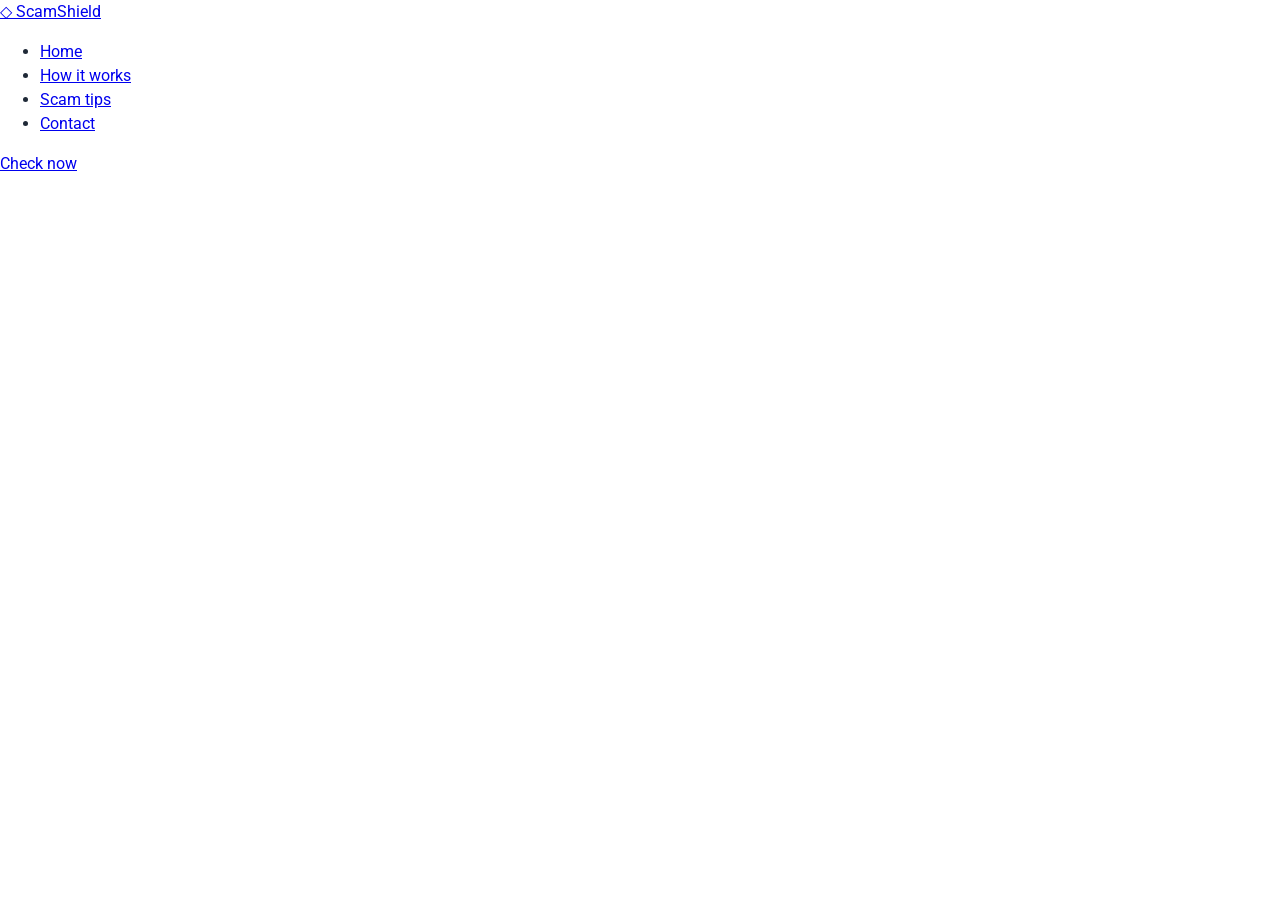
==== index.html @ 70a2150a "HTML & CSS boilerplate Created the HTML & CSS boilerplate" ====
<!doctype html>
<html lang="en">
  <head>
    <meta charset="UTF-8" />
    <meta name="viewport" content="width=device-width, initial-scale=1.0" />
    <meta
      name="description"
      content="Check suspicious messages and learn how to spot common scams."
    />
    <title>ScamShield — Check before you trust</title>
    <link rel="preconnect" href="https://fonts.googleapis.com" />
    <link rel="preconnect" href="https://fonts.gstatic.com" crossorigin />
    <link
      href="https://fonts.googleapis.com/css2?family=Roboto:wght@400;500;700&display=swap"
      rel="stylesheet"
    />
    <link rel="stylesheet" href="styles.css" />
  </head>
  <body>
    <header class="site-header" id="home">
      <nav class="nav container" aria-label="Main navigation">
        <a class="brand" href="#home" aria-label="ScamShield home">
          <span class="brand-icon" aria-hidden="true">◇</span>
          <span>ScamShield</span>
        </a>

        <ul class="nav-links">
          <li><a href="#home">Home</a></li>
          <li><a href="#how-it-works">How it works</a></li>
          <li><a href="#scam-tips">Scam tips</a></li>
          <li><a href="#contact">Contact</a></li>
        </ul>
        <a class="button button-primary nav-cta" href="#checker">Check now</a>
      </nav>

      <section class="hero container" aria-labelledby="hero-title">
        <!-- Hero Content Here -->
      </section>
    </header>

    <main>
      <section
        class="section how-section"
        id="how-it-works"
        aria-labelledby="how-title"
      >
        <!-- Content Here -->
      </section>

      <section
        class="section scams-section"
        id="scam-tips"
        aria-labelledby="scams-title"
      >
        <!-- Content Here -->
      </section>

      <section class="section trust-section" aria-labelledby="trust-title">
        <!-- Reviews Content -->
      </section>

      <section class="cta-section" aria-labelledby="cta-title">
        <!-- CTA Content Here -->
      </section>
    </main>

    <footer class="site-footer" id="contact">
      <!-- Footer Content Here -->
    </footer>
  </body>
</html>
---- styles.css ----
:root {
  /* Colors */
  --navy: #1f2937;
  --navy-deep: #1f2937;
  --teal: #3882f6;
  --teal-dark: #3882f6;
  --text: #1f2937;
  --muted: #60748f;
  --pale: #e5e7eb;
  --white: #f9faf8;
  --risk-bg: #ffebe4;
  --risk-text: #b83b17;
  --container-width: 1030px;

  /* Typography */
  --font-hero: 48px;
  --font-section-heading: 36px;
  --font-secondary: 18px;
  --font-logo: 24px;
}

* {
  box-sizing: border-box;
}

html {
  scroll-behavior: smooth;
}

body {
  margin: 0;
  font-family: "Roboto", sans-serif;
  color: var(--text);
  line-height: 1.5;
}
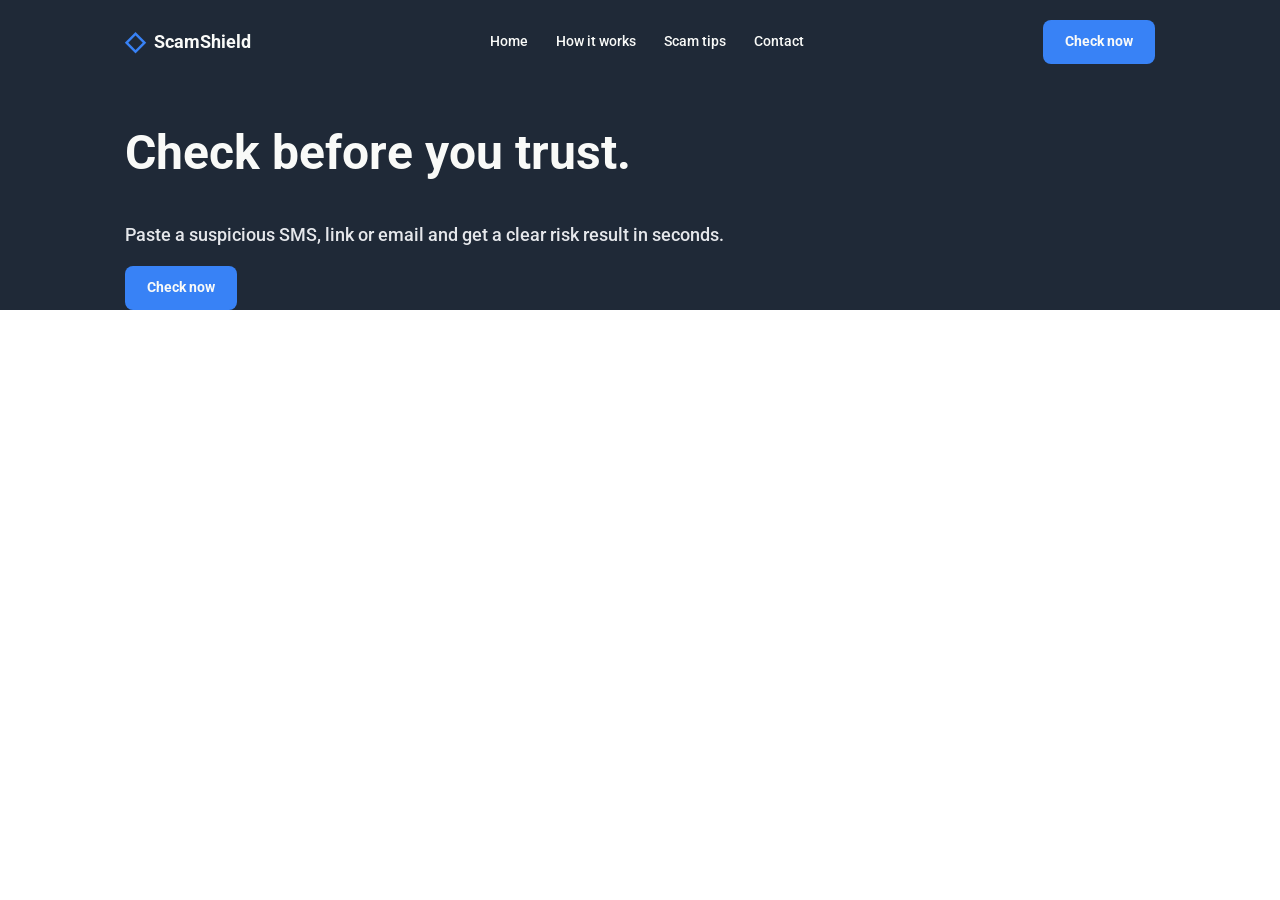
==== commit f815eb0f: "CSS styling on the nav and hero section Added CSS styles on the navbar and added content and styling" ====
--- a/index.html
+++ b/index.html
@@ -34,7 +34,14 @@
       </nav>
 
       <section class="hero container" aria-labelledby="hero-title">
-        <!-- Hero Content Here -->
+        <h1 id="hero-title" class="hero-title">Check before you trust.</h1>
+        <p class="hero-subtitle">
+          Paste a suspicious SMS, link or email and get a clear risk result in
+          seconds.
+        </p>
+        <a class="button button-primary hero-cta" href="#checker">
+          Check now
+        </a>
       </section>
     </header>
 
--- a/styles.css
+++ b/styles.css
@@ -33,3 +33,100 @@
   color: var(--text);
   line-height: 1.5;
 }
+
+a {
+  color: inherit;
+  text-decoration: none;
+}
+
+button,
+input {
+  font: inherit;
+}
+
+.container {
+  width: min(var(--container-width), calc(100% - 48px));
+  margin-inline: auto;
+}
+
+.site-header {
+  color: var(--white);
+  background: var(--navy);
+}
+
+.nav {
+  min-height: 84px;
+  display: flex;
+  align-items: center;
+  justify-content: space-between;
+  gap: 28px;
+}
+
+.nav-links {
+  display: flex;
+  align-items: center;
+  gap: 28px;
+  margin: 0;
+  padding: 0;
+  list-style: none;
+  font-size: 0.88rem;
+  font-weight: 500;
+}
+
+.nav-links a,
+.footer-column a {
+  transition: color 160ms ease;
+}
+
+.nav-links a:hover,
+.footer-column a:hover {
+  color: var(--teal);
+}
+
+.brand,
+.footer-brand {
+  display: inline-flex;
+  align-items: center;
+  gap: 9px;
+  font-size: 1.15rem;
+  font-weight: 700;
+  white-space: nowrap;
+}
+
+.brand-icon {
+  color: var(--teal);
+  font-size: 1.6rem;
+  line-height: 1;
+}
+
+.button {
+  display: inline-flex;
+  align-items: center;
+  justify-content: center;
+  min-height: 44px;
+  padding: 10px 22px;
+  border: 0;
+  border-radius: 8px;
+  font-size: 0.9rem;
+  font-weight: 700;
+  cursor: pointer;
+  white-space: nowrap;
+}
+
+.button-primary {
+  color: var(--white);
+  background: var(--teal);
+}
+
+.hero-title {
+  font-size: var(--font-hero);
+  font-weight: 700;
+  line-height: 1.2;
+  color: var(--white);
+}
+
+.hero-subtitle {
+  font-size: var(--font-secondary);
+  font-weight: 500;
+  color: var(--pale);
+}
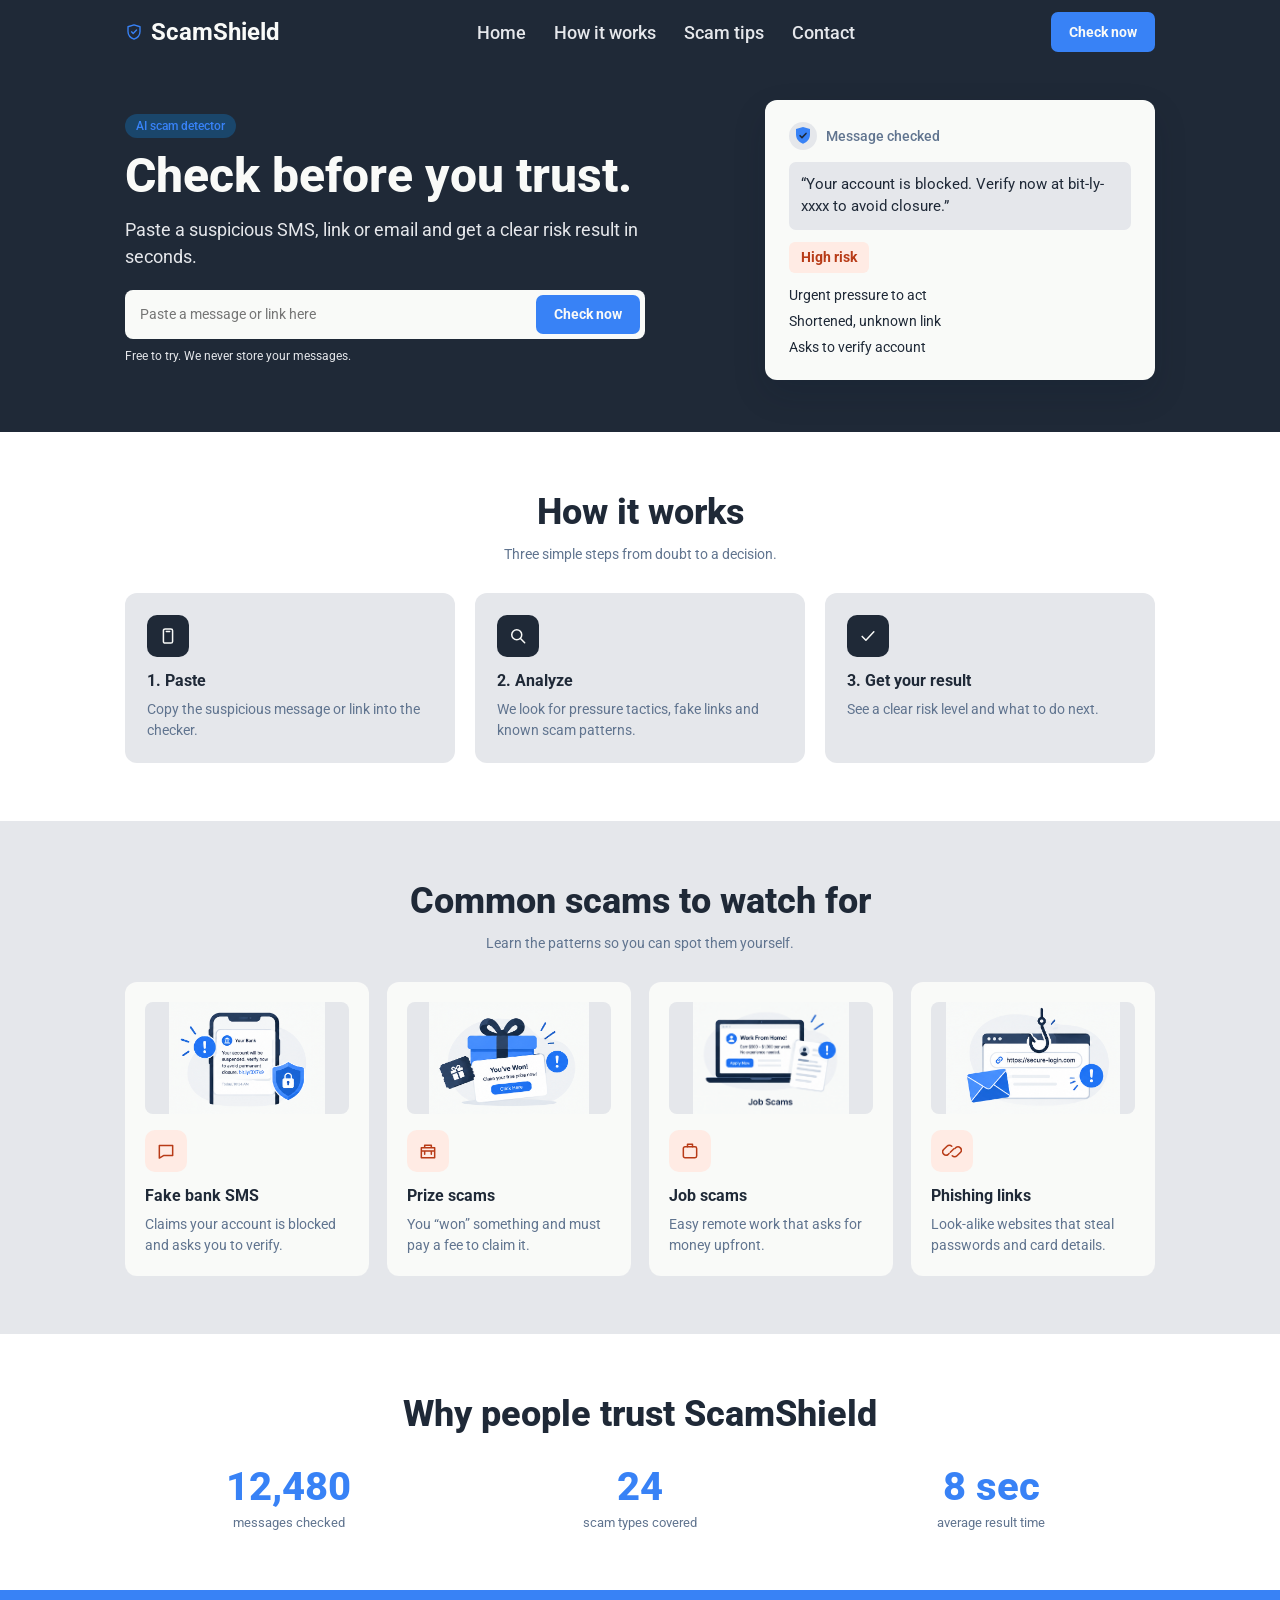
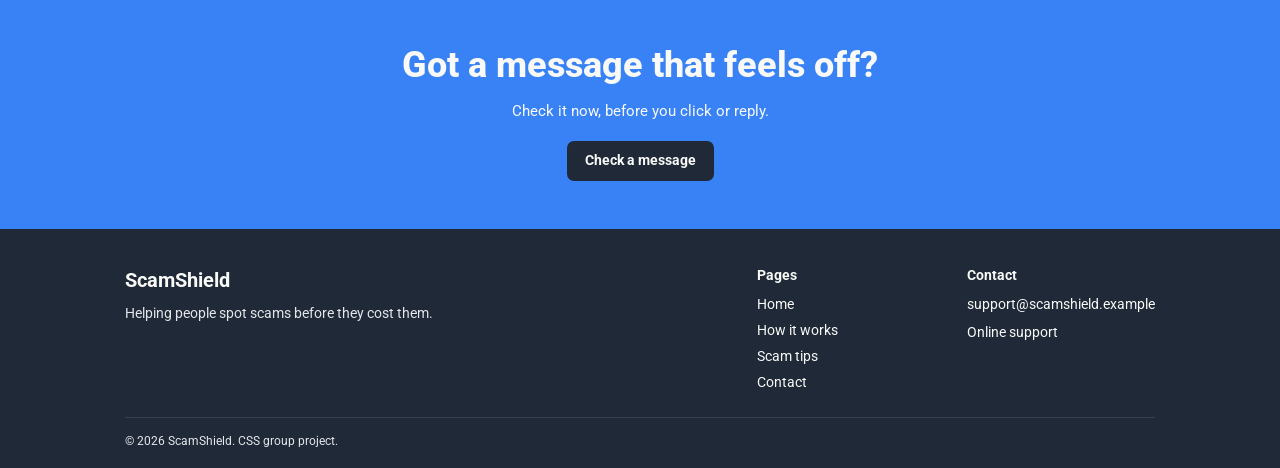
==== commit ecb180b9: "Build responsive ScamShield landing page Add the landing-page sections, apply the assignment’s color" ====
--- a/index.html
+++ b/index.html
@@ -11,7 +11,7 @@
     <link rel="preconnect" href="https://fonts.googleapis.com" />
     <link rel="preconnect" href="https://fonts.gstatic.com" crossorigin />
     <link
-      href="https://fonts.googleapis.com/css2?family=Roboto:wght@400;500;700&display=swap"
+      href="https://fonts.googleapis.com/css2?family=Roboto:wght@400;500;700;800&display=swap"
       rel="stylesheet"
     />
     <link rel="stylesheet" href="styles.css" />
@@ -19,29 +19,83 @@
   <body>
     <header class="site-header" id="home">
       <nav class="nav container" aria-label="Main navigation">
-        <a class="brand" href="#home" aria-label="ScamShield home">
-          <span class="brand-icon" aria-hidden="true">◇</span>
+        <a class="brand" href="index.html" aria-label="ScamShield home">
+          <svg class="brand-icon" viewBox="0 0 24 24" aria-hidden="true">
+            <path d="M12 2.5 20 5v6.2c0 5.1-3.1 8.4-8 10.3-4.9-1.9-8-5.2-8-10.3V5l8-2.5Z" />
+            <path d="m8.7 11.8 2.2 2.2 4.5-4.7" />
+          </svg>
           <span>ScamShield</span>
         </a>
 
+        <input
+          class="menu-toggle"
+          type="checkbox"
+          id="menu-toggle"
+          aria-label="Toggle navigation menu"
+        />
+        <label class="menu-button" for="menu-toggle">
+          <span></span>
+          <span></span>
+          <span></span>
+        </label>
+
         <ul class="nav-links">
-          <li><a href="#home">Home</a></li>
-          <li><a href="#how-it-works">How it works</a></li>
-          <li><a href="#scam-tips">Scam tips</a></li>
-          <li><a href="#contact">Contact</a></li>
+          <li><a href="index.html">Home</a></li>
+          <li><a href="how-it-works.html">How it works</a></li>
+          <li><a href="scam-tips.html">Scam tips</a></li>
+          <li><a href="index.html#contact">Contact</a></li>
         </ul>
         <a class="button button-primary nav-cta" href="#checker">Check now</a>
       </nav>
 
       <section class="hero container" aria-labelledby="hero-title">
-        <h1 id="hero-title" class="hero-title">Check before you trust.</h1>
-        <p class="hero-subtitle">
-          Paste a suspicious SMS, link or email and get a clear risk result in
-          seconds.
-        </p>
-        <a class="button button-primary hero-cta" href="#checker">
-          Check now
-        </a>
+        <div class="hero-copy">
+          <p class="hero-eyebrow">AI scam detector</p>
+          <h1 id="hero-title" class="hero-title">Check before you trust.</h1>
+          <p class="hero-subtitle">
+            Paste a suspicious SMS, link or email and get a clear risk result
+            in seconds.
+          </p>
+          <div class="checker-form" id="checker">
+            <label class="visually-hidden" for="message">
+              Suspicious message or link
+            </label>
+            <input
+              id="message"
+              name="message"
+              type="text"
+              placeholder="Paste a message or link here"
+              required
+            />
+            <button class="button button-primary" type="button">
+              Check now
+            </button>
+          </div>
+          <p class="privacy-note">Free to try. We never store your messages.</p>
+        </div>
+
+        <aside class="result-card" aria-label="Example scam message analysis">
+          <div class="result-heading">
+            <img
+              class="result-shield"
+              src="images/scamshield-hero.svg"
+              alt=""
+              width="36"
+              height="36"
+            />
+            <span>Message checked</span>
+          </div>
+          <blockquote class="sample-message">
+            “Your account is blocked. Verify now at bit-ly-xxxx to avoid
+            closure.”
+          </blockquote>
+          <p class="risk-label">High risk</p>
+          <ul class="risk-signals">
+            <li>Urgent pressure to act</li>
+            <li>Shortened, unknown link</li>
+            <li>Asks to verify account</li>
+          </ul>
+        </aside>
       </section>
     </header>
 
@@ -51,7 +105,43 @@
         id="how-it-works"
         aria-labelledby="how-title"
       >
-        <!-- Content Here -->
+        <div class="container">
+          <div class="section-heading">
+            <h2 id="how-title">How it works</h2>
+            <p>Three simple steps from doubt to a decision.</p>
+          </div>
+          <ol class="steps-list">
+            <li class="step-card">
+              <span class="step-icon" aria-hidden="true">
+                <svg viewBox="0 0 24 24">
+                  <rect x="6.5" y="3.5" width="11" height="17" rx="2" />
+                  <path d="M10 6.5h4" />
+                </svg>
+              </span>
+              <h3>1. Paste</h3>
+              <p>Copy the suspicious message or link into the checker.</p>
+            </li>
+            <li class="step-card">
+              <span class="step-icon" aria-hidden="true">
+                <svg viewBox="0 0 24 24">
+                  <circle cx="10.5" cy="10.5" r="6" />
+                  <path d="m15 15 5 5" />
+                </svg>
+              </span>
+              <h3>2. Analyze</h3>
+              <p>We look for pressure tactics, fake links and known scam patterns.</p>
+            </li>
+            <li class="step-card">
+              <span class="step-icon" aria-hidden="true">
+                <svg viewBox="0 0 24 24">
+                  <path d="m5 12.5 4.5 4.5L19 7" />
+                </svg>
+              </span>
+              <h3>3. Get your result</h3>
+              <p>See a clear risk level and what to do next.</p>
+            </li>
+          </ol>
+        </div>
       </section>
 
       <section
@@ -59,20 +149,134 @@
         id="scam-tips"
         aria-labelledby="scams-title"
       >
-        <!-- Content Here -->
+        <div class="container">
+          <div class="section-heading">
+            <h2 id="scams-title">Common scams to watch for</h2>
+            <p>Learn the patterns so you can spot them yourself.</p>
+          </div>
+          <ul class="scam-list">
+            <li class="scam-card">
+              <img
+                class="scam-image"
+                src="images/FakebankSMS.png"
+                alt="Example of a fake bank text asking someone to verify their account"
+                loading="lazy"
+              />
+              <span class="scam-icon" aria-hidden="true">
+                <svg viewBox="0 0 24 24">
+                  <path d="M4 5.5h16v12H9l-5 3v-15Z" />
+                </svg>
+              </span>
+              <h3>Fake bank SMS</h3>
+              <p>Claims your account is blocked and asks you to verify.</p>
+            </li>
+            <li class="scam-card">
+              <img
+                class="scam-image"
+                src="images/Prize.png"
+                alt="Fake prize message urging the recipient to claim a free reward"
+                loading="lazy"
+              />
+              <span class="scam-icon" aria-hidden="true">
+                <svg viewBox="0 0 24 24">
+                  <path d="M4 8h16v12H4zM8 8V5h8v3M8 12v4m8-4v4M4 12h16" />
+                </svg>
+              </span>
+              <h3>Prize scams</h3>
+              <p>You “won” something and must pay a fee to claim it.</p>
+            </li>
+            <li class="scam-card">
+              <img
+                class="scam-image"
+                src="images/Job.png"
+                alt="Suspicious work-from-home job offer promising unusually high pay"
+                loading="lazy"
+              />
+              <span class="scam-icon" aria-hidden="true">
+                <svg viewBox="0 0 24 24">
+                  <rect x="4" y="7" width="16" height="13" rx="2" />
+                  <path d="M9 7V4h6v3" />
+                </svg>
+              </span>
+              <h3>Job scams</h3>
+              <p>Easy remote work that asks for money upfront.</p>
+            </li>
+            <li class="scam-card">
+              <img
+                class="scam-image"
+                src="images/Phishing.png"
+                alt="Fake secure-login website with a hook representing phishing"
+                loading="lazy"
+              />
+              <span class="scam-icon" aria-hidden="true">
+                <svg viewBox="0 0 24 24">
+                  <path d="m10 13.5 4-4M8.5 15l-1 1a4 4 0 0 1-5.5-5.8l4-4a4 4 0 0 1 5.7 0M15.5 9l1-1a4 4 0 0 1 5.5 5.8l-4 4a4 4 0 0 1-5.7 0" />
+                </svg>
+              </span>
+              <h3>Phishing links</h3>
+              <p>Look-alike websites that steal passwords and card details.</p>
+            </li>
+          </ul>
+        </div>
       </section>
 
       <section class="section trust-section" aria-labelledby="trust-title">
-        <!-- Reviews Content -->
+        <div class="container">
+          <h2 id="trust-title">Why people trust ScamShield</h2>
+          <dl class="trust-stats">
+            <div>
+            <dt>12,480</dt>
+              <dd>messages checked</dd>
+            </div>
+            <div>
+            <dt>24</dt>
+              <dd>scam types covered</dd>
+            </div>
+            <div>
+            <dt>8 sec</dt>
+              <dd>average result time</dd>
+            </div>
+          </dl>
+        </div>
       </section>
 
       <section class="cta-section" aria-labelledby="cta-title">
-        <!-- CTA Content Here -->
+        <div class="container cta-content">
+          <h2 id="cta-title">Got a message that feels off?</h2>
+          <p>Check it now, before you click or reply.</p>
+          <a class="button button-dark" href="#checker">Check a message</a>
+        </div>
       </section>
     </main>
 
     <footer class="site-footer" id="contact">
-      <!-- Footer Content Here -->
+      <div class="container">
+        <div class="footer-main">
+          <div class="footer-about">
+            <a class="footer-brand" href="index.html">ScamShield</a>
+            <p>Helping people spot scams before they cost them.</p>
+          </div>
+          <div class="footer-column">
+            <h2>Pages</h2>
+            <ul>
+              <li><a href="index.html">Home</a></li>
+              <li><a href="how-it-works.html">How it works</a></li>
+              <li><a href="scam-tips.html">Scam tips</a></li>
+              <li><a href="index.html#contact">Contact</a></li>
+            </ul>
+          </div>
+          <div class="footer-column">
+            <h2>Contact</h2>
+            <address>
+              <a href="mailto:support@scamshield.example">
+                support@scamshield.example
+              </a>
+              <span>Online support</span>
+            </address>
+          </div>
+        </div>
+        <p class="copyright">© 2026 ScamShield. CSS group project.</p>
+      </div>
     </footer>
   </body>
 </html>
--- a/styles.css
+++ b/styles.css
@@ -1,5 +1,4 @@
 :root {
-  /* Colors */
   --navy: #1f2937;
   --navy-deep: #1f2937;
   --teal: #3882f6;
@@ -11,8 +10,6 @@
   --risk-bg: #ffebe4;
   --risk-text: #b83b17;
   --container-width: 1030px;
-
-  /* Typography */
   --font-hero: 48px;
   --font-section-heading: 36px;
   --font-secondary: 18px;
@@ -44,73 +41,96 @@
   font: inherit;
 }
 
+button,
+a,
+input {
+  -webkit-tap-highlight-color: transparent;
+}
+
 .container {
   width: min(var(--container-width), calc(100% - 48px));
   margin-inline: auto;
 }
 
-.site-header {
+.site-header,
+.site-footer {
   color: var(--white);
   background: var(--navy);
 }
 
 .nav {
-  min-height: 84px;
+  position: relative;
+  min-height: 64px;
   display: flex;
   align-items: center;
   justify-content: space-between;
-  gap: 28px;
-}
-
-.nav-links {
-  display: flex;
-  align-items: center;
-  gap: 28px;
-  margin: 0;
-  padding: 0;
-  list-style: none;
-  font-size: 0.88rem;
-  font-weight: 500;
-}
-
-.nav-links a,
-.footer-column a {
-  transition: color 160ms ease;
-}
-
-.nav-links a:hover,
-.footer-column a:hover {
-  color: var(--teal);
+  gap: 24px;
 }
 
 .brand,
 .footer-brand {
   display: inline-flex;
   align-items: center;
-  gap: 9px;
-  font-size: 1.15rem;
+  gap: 8px;
+  font-size: var(--font-logo);
   font-weight: 700;
   white-space: nowrap;
 }
 
 .brand-icon {
+  width: 18px;
+  height: 22px;
+  fill: none;
+  stroke: var(--teal);
+  stroke-linecap: round;
+  stroke-linejoin: round;
+  stroke-width: 1.8;
+}
+
+.menu-toggle,
+.menu-button {
+  display: none;
+}
+
+.nav-links {
+  display: flex;
+  align-items: center;
+  gap: 28px;
+  margin: 0;
+  padding: 0;
+  color: var(--pale);
+  list-style: none;
+  font-size: var(--font-secondary);
+  font-weight: 500;
+}
+
+.nav-links a,
+.footer-column a {
+  transition: color 160ms ease;
+}
+
+.nav-links a:hover,
+.footer-column a:hover {
   color: var(--teal);
-  font-size: 1.6rem;
-  line-height: 1;
 }
 
 .button {
   display: inline-flex;
+  min-height: 40px;
   align-items: center;
   justify-content: center;
-  min-height: 44px;
-  padding: 10px 22px;
+  padding: 9px 18px;
   border: 0;
-  border-radius: 8px;
-  font-size: 0.9rem;
+  border-radius: 7px;
+  font-size: 14px;
   font-weight: 700;
   cursor: pointer;
   white-space: nowrap;
+  transition: background-color 160ms ease, transform 160ms ease;
+}
+
+.button:hover {
+  transform: translateY(-1px);
 }
 
 .button-primary {
@@ -118,15 +138,607 @@
   background: var(--teal);
 }
 
+.button-primary:hover {
+  background: #2f74df;
+}
+
+.hero {
+  display: flex;
+  align-items: center;
+  justify-content: space-between;
+  gap: 64px;
+  padding-block: 36px 52px;
+}
+
+.hero-copy {
+  flex: 1 1 0;
+  min-width: 0;
+  max-width: 560px;
+}
+
+.hero-eyebrow {
+  display: table;
+  margin: 0 0 12px;
+  padding: 3px 11px;
+  border-radius: 999px;
+  color: var(--teal);
+  background: #1a466b;
+  font-size: 12px;
+  font-weight: 500;
+}
+
 .hero-title {
-  font-size: var(--font-hero);
+  margin: 0 0 14px;
+  color: var(--white);
+  font-size: clamp(36px, 4vw, var(--font-hero));
+  font-weight: 800;
+  line-height: 1.08;
+}
+
+.hero-subtitle {
+  max-width: 520px;
+  margin: 0 0 20px;
+  color: var(--pale);
+  font-size: var(--font-secondary);
+}
+
+.checker-form {
+  display: flex;
+  max-width: 520px;
+  min-height: 48px;
+  align-items: center;
+  gap: 8px;
+  padding: 5px;
+  border-radius: 8px;
+  background: var(--white);
+}
+
+.checker-form input {
+  flex: 1;
+  width: 0;
+  min-width: 0;
+  padding: 9px 10px;
+  border: 0;
+  border-radius: 5px;
+  color: var(--text);
+  background: transparent;
+  font-size: 14px;
+}
+
+.checker-form input:focus-visible {
+  outline: 2px solid var(--teal-dark);
+  outline-offset: -2px;
+}
+
+.checker-form .button {
+  min-height: 38px;
+  padding-inline: 18px;
+}
+
+.privacy-note {
+  margin: 8px 0 0;
+  color: var(--pale);
+  font-size: 12px;
+}
+
+.result-card {
+  flex: 0 1 390px;
+  min-width: 0;
+  padding: 22px 24px;
+  border-radius: 12px;
+  color: var(--navy);
+  background: var(--white);
+  box-shadow: 0 14px 34px rgb(4 21 40 / 14%);
+}
+
+.result-heading {
+  display: flex;
+  align-items: center;
+  gap: 9px;
+  margin-bottom: 12px;
+  color: var(--muted);
+  font-size: 14px;
+  font-weight: 500;
+}
+
+.result-shield {
+  display: block;
+  width: 28px;
+  height: 28px;
+  object-fit: contain;
+}
+
+.sample-message {
+  margin: 0 0 12px;
+  padding: 12px;
+  border-radius: 7px;
+  background: var(--pale);
+  font-size: 15px;
+  line-height: 1.45;
+}
+
+.risk-label {
+  display: table;
+  margin: 0 0 12px;
+  padding: 5px 12px;
+  border-radius: 6px;
+  color: var(--risk-text);
+  background: var(--risk-bg);
+  font-size: 14px;
   font-weight: 700;
-  line-height: 1.2;
+}
+
+.risk-signals {
+  display: flex;
+  flex-direction: column;
+  gap: 5px;
+  margin: 0;
+  padding: 0;
+  list-style: none;
+  font-size: 14px;
+}
+
+.section {
+  padding-block: 58px;
+}
+
+.section-heading {
+  margin-bottom: 28px;
+  text-align: center;
+}
+
+.section-heading h2,
+.trust-section h2 {
+  margin: 0;
+  color: var(--navy);
+  font-size: var(--font-section-heading);
+  font-weight: 800;
+  line-height: 1.25;
+}
+
+.section-heading p {
+  margin: 9px 0 0;
+  color: var(--muted);
+  font-size: 14px;
+}
+
+.steps-list,
+.scam-list {
+  display: flex;
+  gap: 20px;
+  margin: 0;
+  padding: 0;
+  list-style: none;
+}
+
+.step-card {
+  flex: 1 1 0;
+  min-width: 0;
+  padding: 22px;
+  border-radius: 12px;
+  background: var(--pale);
+}
+
+.step-icon,
+.scam-icon {
+  display: flex;
+  width: 42px;
+  height: 42px;
+  align-items: center;
+  justify-content: center;
+  margin-bottom: 12px;
+  border-radius: 10px;
+}
+
+.step-icon {
   color: var(--white);
-}
-
-.hero-subtitle {
-  font-size: var(--font-secondary);
-  font-weight: 500;
+  background: var(--navy);
+}
+
+.step-icon svg,
+.scam-icon svg {
+  width: 20px;
+  height: 20px;
+  fill: none;
+  stroke: currentColor;
+  stroke-linecap: round;
+  stroke-linejoin: round;
+  stroke-width: 1.8;
+}
+
+.step-card h3,
+.scam-card h3 {
+  margin: 0 0 6px;
+  color: var(--navy);
+  font-size: 16px;
+  font-weight: 700;
+}
+
+.step-card p,
+.scam-card p {
+  margin: 0;
+  color: var(--muted);
+  font-size: 14px;
+  line-height: 1.5;
+}
+
+.scams-section {
+  background: var(--pale);
+}
+
+.scam-list {
+  gap: 18px;
+}
+
+.scam-card {
+  flex: 1 1 0;
+  min-width: 0;
+  padding: 20px;
+  border-radius: 12px;
+  background: var(--white);
+}
+
+.scam-image {
+  display: block;
+  width: 100%;
+  height: 112px;
+  margin-bottom: 16px;
+  border-radius: 8px;
+  background: var(--pale);
+  object-fit: contain;
+}
+
+.scam-icon {
+  color: var(--risk-text);
+  background: var(--risk-bg);
+}
+
+.trust-section {
+  text-align: center;
+}
+
+.trust-section h2 {
+  margin-bottom: 28px;
+}
+
+.trust-stats {
+  display: flex;
+  justify-content: space-around;
+  gap: 24px;
+  margin: 0;
+}
+
+.trust-stats div {
+  flex: 1 1 0;
+}
+
+.trust-stats dt {
+  color: var(--teal-dark);
+  font-size: clamp(30px, 4vw, 40px);
+  font-weight: 800;
+  line-height: 1.1;
+}
+
+.trust-stats dd {
+  margin: 4px 0 0;
+  color: var(--muted);
+  font-size: 13px;
+}
+
+.cta-section {
+  padding-block: 48px;
+  color: var(--white);
+  background: var(--teal-dark);
+  text-align: center;
+}
+
+.cta-content h2 {
+  margin: 0;
+  font-size: var(--font-section-heading);
+  font-weight: 800;
+}
+
+.cta-content p {
+  margin: 8px 0 18px;
+  font-size: 15px;
+}
+
+.button-dark {
+  color: var(--white);
+  background: var(--navy-deep);
+}
+
+.button-dark:hover {
+  background: #193d63;
+}
+
+.site-footer {
+  padding-block: 36px 18px;
+}
+
+.footer-main {
+  display: flex;
+  justify-content: space-between;
+  gap: 40px;
+  padding-bottom: 24px;
+}
+
+.footer-about {
+  flex: 1 1 50%;
+}
+
+.footer-brand {
+  font-size: 20px;
+}
+
+.footer-about p {
+  margin: 8px 0 0;
   color: var(--pale);
-}
+  font-size: 14px;
+}
+
+.footer-column {
+  flex: 0 1 170px;
+  font-size: 14px;
+}
+
+.footer-column h2 {
+  margin: 0 0 8px;
+  font-size: 14px;
+  font-weight: 700;
+}
+
+.footer-column ul {
+  display: flex;
+  flex-direction: column;
+  gap: 5px;
+  margin: 0;
+  padding: 0;
+  list-style: none;
+}
+
+.footer-column address {
+  display: flex;
+  flex-direction: column;
+  gap: 7px;
+  font-style: normal;
+}
+
+.copyright {
+  margin: 0;
+  padding-top: 14px;
+  border-top: 1px solid rgb(255 255 255 / 10%);
+  color: var(--pale);
+  font-size: 12px;
+}
+
+.visually-hidden {
+  position: absolute;
+  width: 1px;
+  height: 1px;
+  padding: 0;
+  margin: -1px;
+  overflow: hidden;
+  clip: rect(0, 0, 0, 0);
+  white-space: nowrap;
+  border: 0;
+}
+
+@media (max-width: 900px) {
+  .nav {
+    gap: 16px;
+  }
+
+  .brand {
+    font-size: 18px;
+  }
+
+  .nav-links {
+    gap: 16px;
+  }
+
+  .hero {
+    gap: 32px;
+  }
+
+  .result-card {
+    flex-basis: 340px;
+  }
+
+  .steps-list,
+  .scam-list {
+    gap: 14px;
+  }
+
+  .step-card,
+  .scam-card {
+    padding: 18px;
+  }
+
+  .scam-image {
+    height: 100px;
+  }
+}
+
+@media (max-width: 700px) {
+  .container {
+    width: min(var(--container-width), calc(100% - 40px));
+  }
+
+  .nav {
+    min-height: 64px;
+    flex-wrap: wrap;
+    gap: 0 16px;
+    padding-block: 10px;
+  }
+
+  .brand {
+    font-size: 20px;
+  }
+
+  .menu-toggle {
+    position: absolute;
+    width: 1px;
+    height: 1px;
+    padding: 0;
+    margin: -1px;
+    overflow: hidden;
+    clip: rect(0, 0, 0, 0);
+    white-space: nowrap;
+    border: 0;
+  }
+
+  .menu-button {
+    display: flex;
+    width: 42px;
+    height: 42px;
+    flex-direction: column;
+    align-items: center;
+    justify-content: center;
+    gap: 5px;
+    margin-left: auto;
+    border: 1px solid rgb(255 255 255 / 50%);
+    border-radius: 7px;
+    cursor: pointer;
+  }
+
+  .menu-button span {
+    width: 19px;
+    height: 2px;
+    background: var(--white);
+  }
+
+  .menu-toggle:focus-visible + .menu-button {
+    outline: 3px solid var(--teal);
+    outline-offset: 3px;
+  }
+
+  .nav-links,
+  .nav-cta {
+    display: none;
+    flex-basis: 100%;
+  }
+
+  .nav-links {
+    flex-direction: column;
+    align-items: stretch;
+    gap: 0;
+    padding-top: 8px;
+    font-size: var(--font-secondary);
+  }
+
+  .nav-links a {
+    display: block;
+    padding-block: 9px;
+  }
+
+  .nav-cta {
+    width: fit-content;
+    margin-block: 8px 4px;
+  }
+
+  .menu-toggle:checked ~ .nav-links,
+  .menu-toggle:checked ~ .nav-cta {
+    display: flex;
+  }
+
+  .hero {
+    flex-direction: column;
+    align-items: stretch;
+    gap: 28px;
+    padding-block: 24px 36px;
+  }
+
+  .hero-title {
+    max-width: 450px;
+    font-size: clamp(36px, 10vw, 48px);
+  }
+
+  .hero-subtitle {
+    font-size: var(--font-secondary);
+  }
+
+  .result-card {
+    flex: initial;
+    width: 100%;
+    padding: 18px;
+  }
+
+  .section {
+    padding-block: 44px;
+  }
+
+  .section-heading {
+    margin-bottom: 24px;
+  }
+
+  .section-heading h2,
+  .trust-section h2,
+  .cta-content h2 {
+    font-size: var(--font-section-heading);
+  }
+
+  .steps-list,
+  .scam-list {
+    flex-direction: column;
+    gap: 12px;
+  }
+
+  .step-card,
+  .scam-card {
+    padding: 18px;
+  }
+
+  .scam-image {
+    height: auto;
+    max-height: 200px;
+    aspect-ratio: 1.5;
+  }
+
+  .step-card p,
+  .scam-card p {
+    max-width: 420px;
+  }
+
+  .trust-stats {
+    flex-wrap: wrap;
+    gap: 24px 12px;
+  }
+
+  .trust-stats div {
+    flex-basis: calc(50% - 12px);
+  }
+
+  .trust-stats div:last-child {
+    flex-basis: 100%;
+  }
+
+  .cta-section {
+    padding-block: 40px;
+  }
+
+  .footer-main {
+    flex-wrap: wrap;
+    gap: 28px 24px;
+  }
+
+  .footer-about {
+    flex-basis: 100%;
+  }
+
+  .footer-column {
+    flex: 1 1 120px;
+  }
+}
+
+@media (prefers-reduced-motion: reduce) {
+  html {
+    scroll-behavior: auto;
+  }
+
+  *,
+  *::before,
+  *::after {
+    transition-duration: 0.01ms !important;
+  }
+}
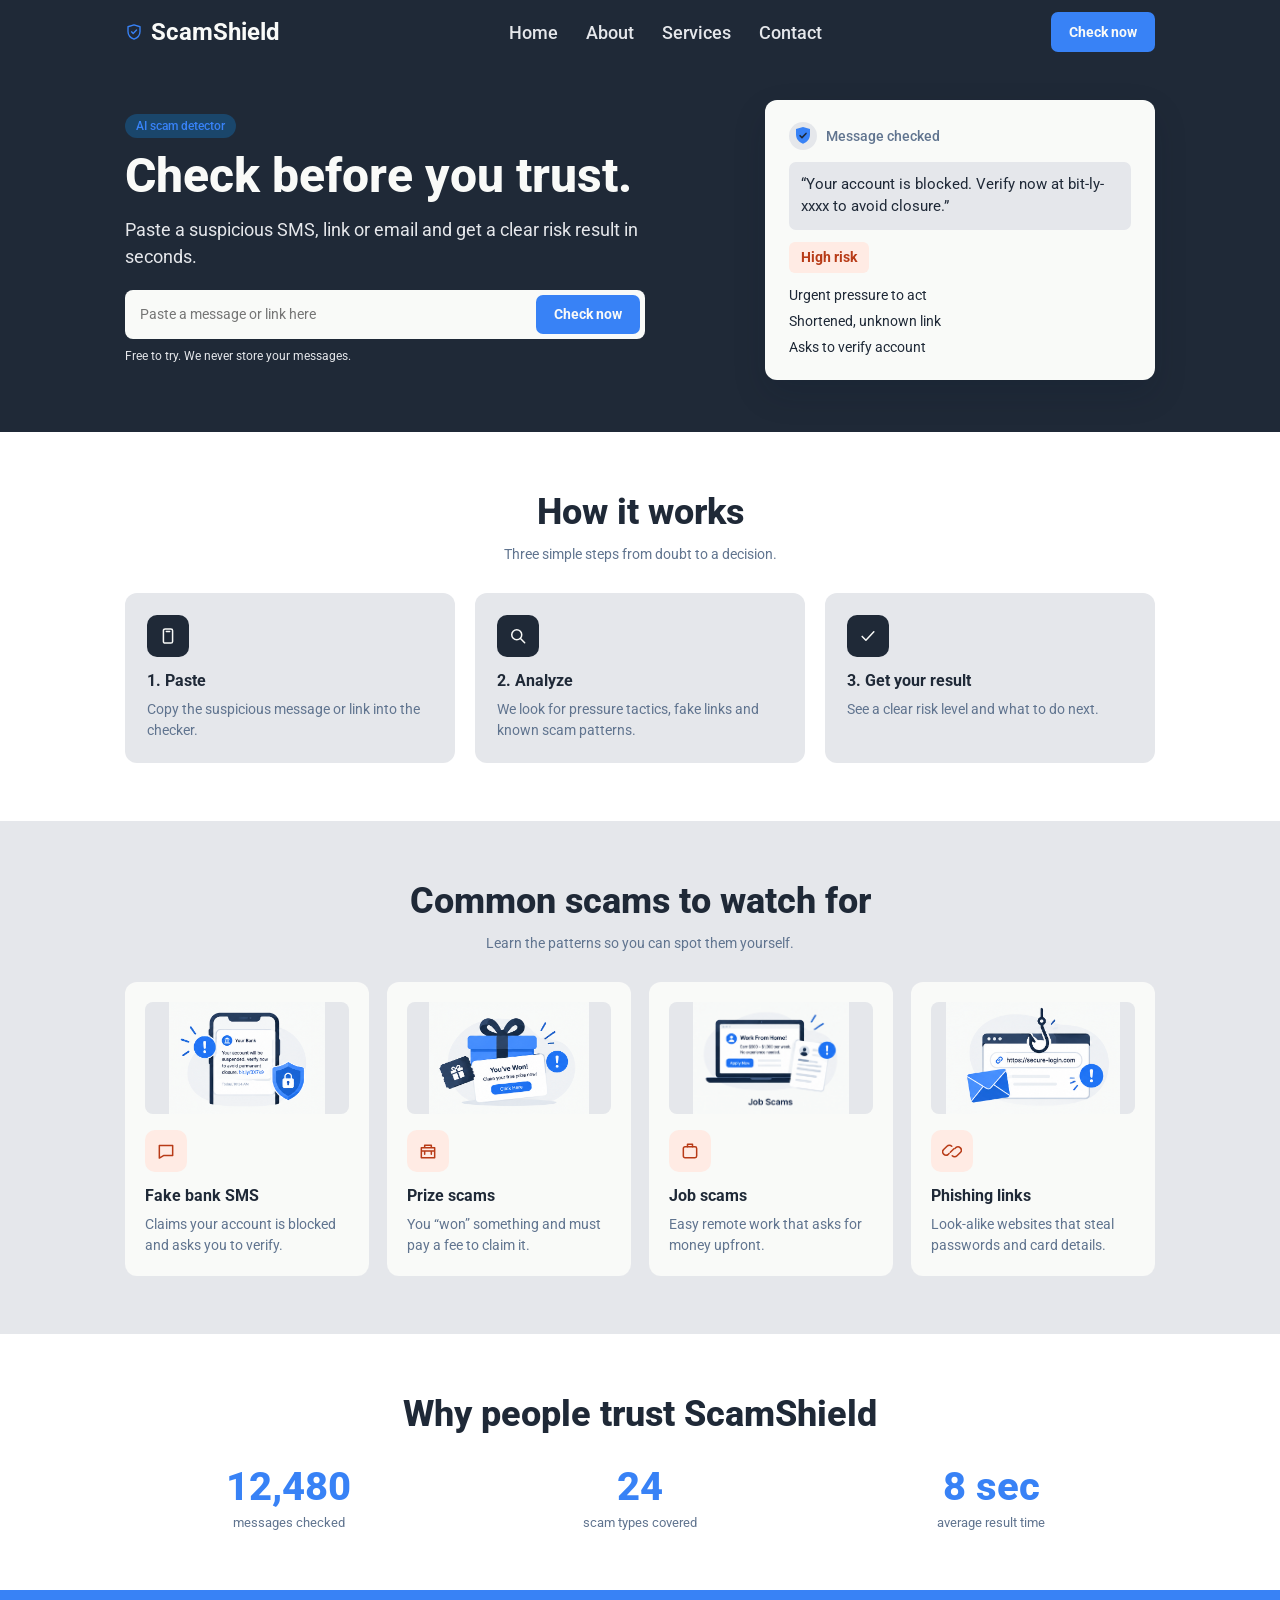
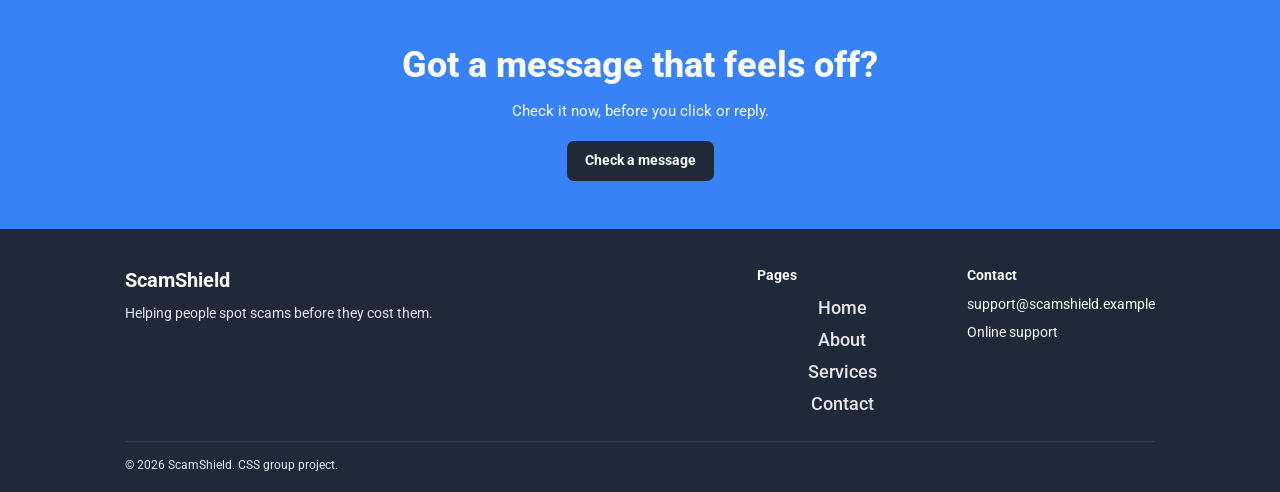
==== commit 92386848: "Update navigation links across pages" ====
--- a/index.html
+++ b/index.html
@@ -39,12 +39,12 @@
           <span></span>
         </label>
 
-        <ul class="nav-links">
-          <li><a href="index.html">Home</a></li>
-          <li><a href="how-it-works.html">How it works</a></li>
-          <li><a href="scam-tips.html">Scam tips</a></li>
-          <li><a href="index.html#contact">Contact</a></li>
-        </ul>
+<ul class="nav-links">
+  <li><a href="index.html">Home</a></li>
+  <li><a href="about.html">About</a></li>
+  <li><a href="services.html">Services</a></li>
+  <li><a href="contact.html">Contact</a></li>
+</ul>
         <a class="button button-primary nav-cta" href="#checker">Check now</a>
       </nav>
 
@@ -258,12 +258,12 @@
           </div>
           <div class="footer-column">
             <h2>Pages</h2>
-            <ul>
-              <li><a href="index.html">Home</a></li>
-              <li><a href="how-it-works.html">How it works</a></li>
-              <li><a href="scam-tips.html">Scam tips</a></li>
-              <li><a href="index.html#contact">Contact</a></li>
-            </ul>
+<ul class="nav-links">
+  <li><a href="index.html">Home</a></li>
+  <li><a href="about.html">About</a></li>
+  <li><a href="services.html">Services</a></li>
+  <li><a href="contact.html">Contact</a></li>
+</ul>
           </div>
           <div class="footer-column">
             <h2>Contact</h2>
--- a/styles.css
+++ b/styles.css
@@ -742,3 +742,83 @@
     transition-duration: 0.01ms !important;
   }
 }
+
+
+.service-list {
+  display: flex;
+  flex-wrap: wrap;
+  gap: 20px;
+}
+
+.service-card {
+  flex: 1 1 250px;
+  min-width: 0;
+  padding: 22px;
+  border-radius: 12px;
+  background: var(--pale);
+}
+
+.service-card h2 {
+  color: var(--navy);
+  margin-top: 0;
+}
+
+
+
+.contact-form {
+  display: flex;
+  flex-direction: column;
+  gap: 12px;
+  width: 100%;
+  max-width: 600px;
+  margin: 0 auto 24px;
+}
+
+.contact-form label {
+  font-weight: bold;
+}
+
+.contact-form input,
+.contact-form textarea {
+  box-sizing: border-box;
+  width: 100%;
+  padding: 12px;
+  border: 1px solid #cbd5e1;
+  border-radius: 7px;
+  font: inherit;
+}
+
+.contact-form textarea {
+  resize: vertical;
+}
+
+.contact-form input:focus-visible,
+.contact-form textarea:focus-visible {
+  outline: 2px solid var(--teal);
+  outline-offset: 2px;
+}
+
+.contact-form button {
+  padding: 12px 18px;
+  border: none;
+  border-radius: 7px;
+  background: var(--teal);
+  color: white;
+  font: inherit;
+  cursor: pointer;
+}
+
+
+@media (max-width: 700px) {
+  .service-list {
+    flex-direction: column;
+  }
+
+  .service-card {
+    flex-basis: auto;
+  }
+
+  .contact-form button {
+    width: 100%;
+  }
+}
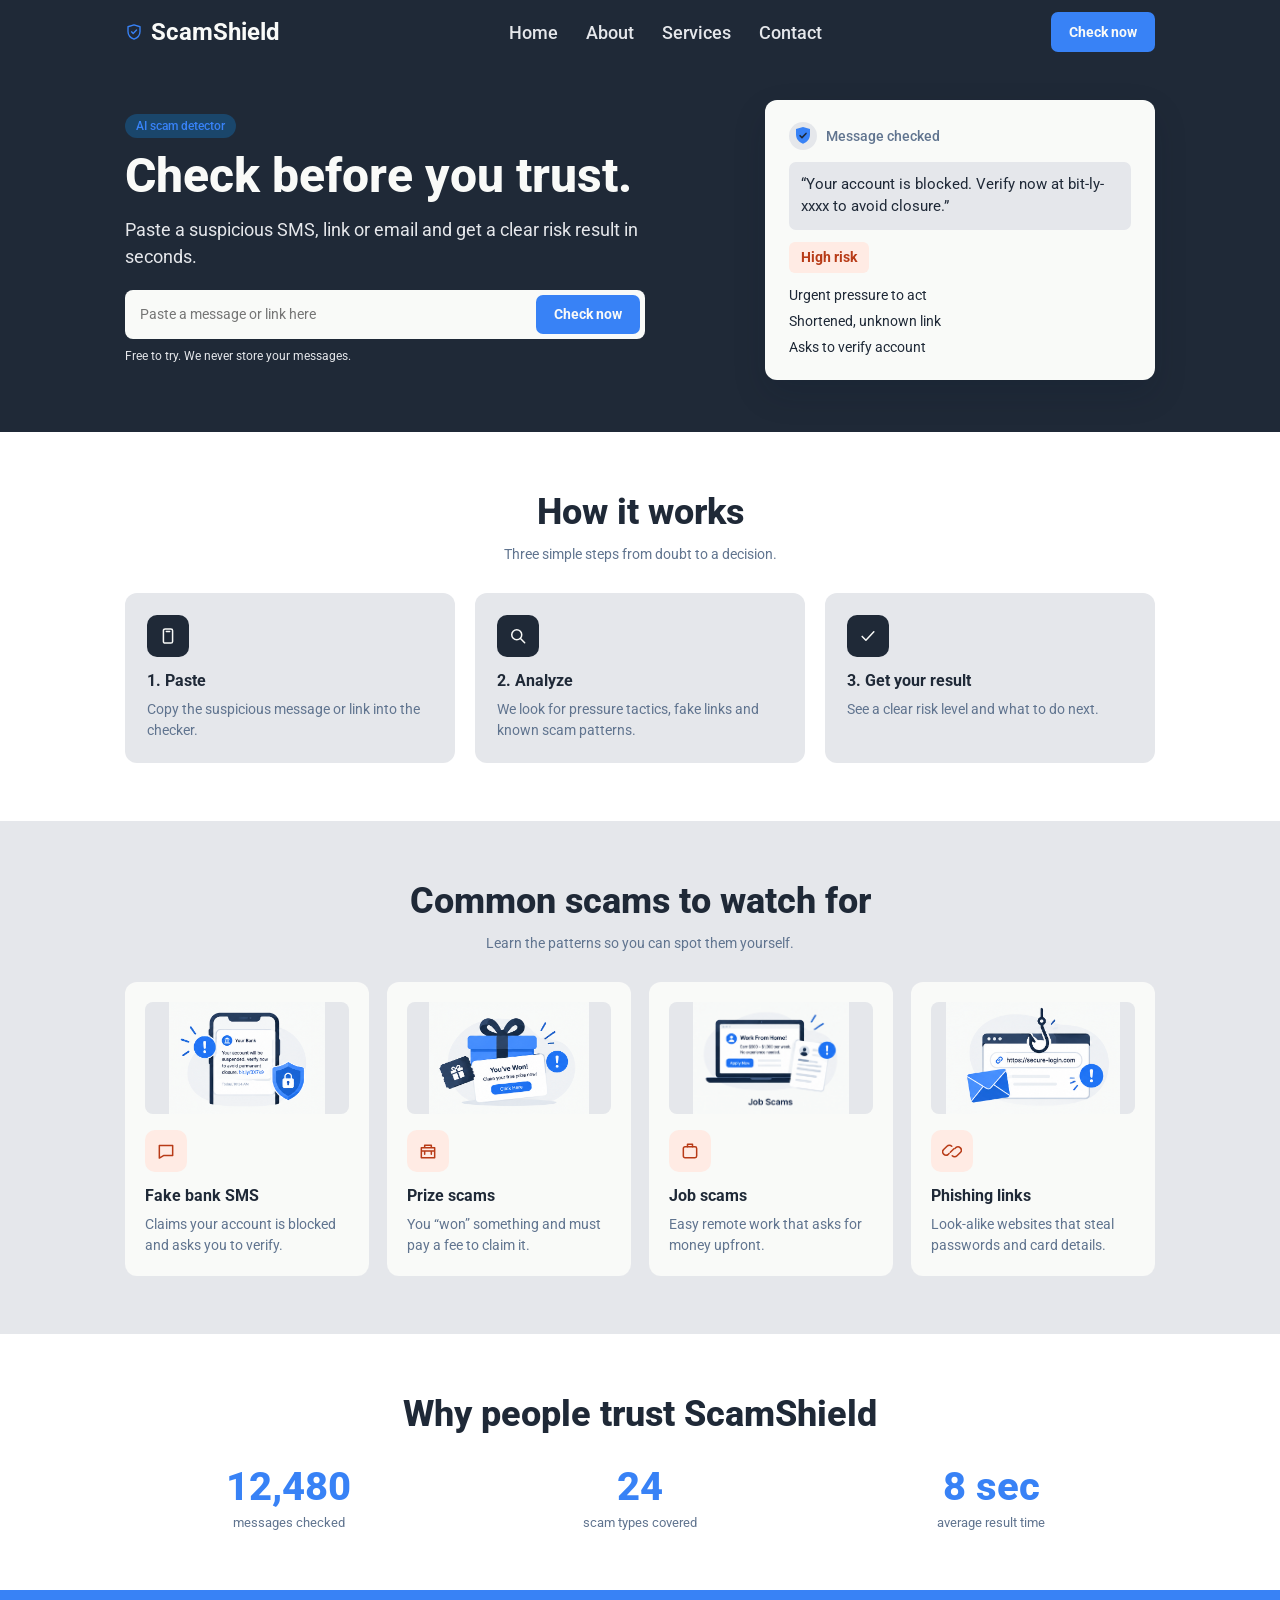
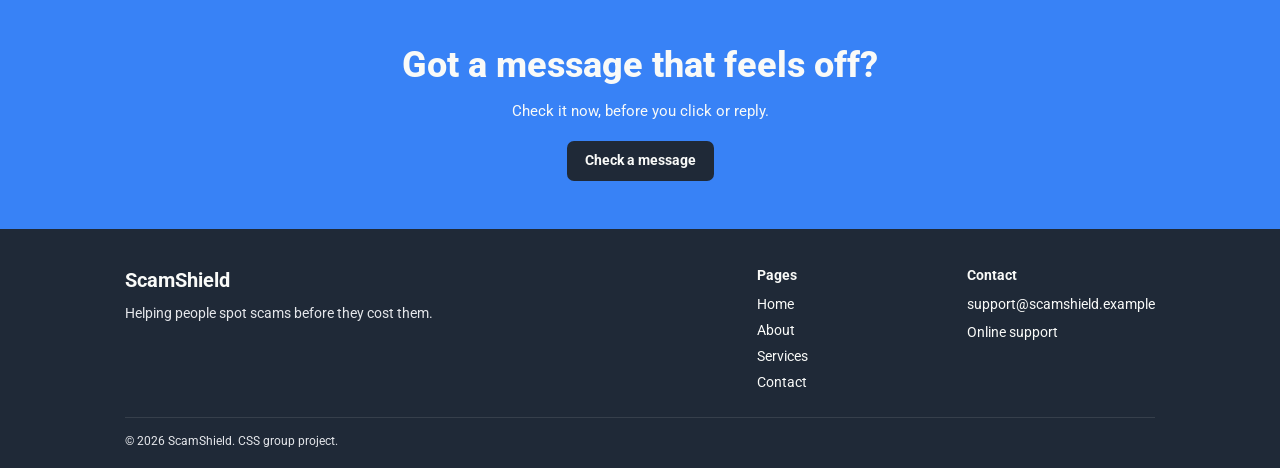
==== commit 87eb8499: "Aligned navbar and footer across main pages Align navbar and footer styling on about, services, and " ====
--- a/index.html
+++ b/index.html
@@ -21,7 +21,9 @@
       <nav class="nav container" aria-label="Main navigation">
         <a class="brand" href="index.html" aria-label="ScamShield home">
           <svg class="brand-icon" viewBox="0 0 24 24" aria-hidden="true">
-            <path d="M12 2.5 20 5v6.2c0 5.1-3.1 8.4-8 10.3-4.9-1.9-8-5.2-8-10.3V5l8-2.5Z" />
+            <path
+              d="M12 2.5 20 5v6.2c0 5.1-3.1 8.4-8 10.3-4.9-1.9-8-5.2-8-10.3V5l8-2.5Z"
+            />
             <path d="m8.7 11.8 2.2 2.2 4.5-4.7" />
           </svg>
           <span>ScamShield</span>
@@ -39,12 +41,12 @@
           <span></span>
         </label>
 
-<ul class="nav-links">
-  <li><a href="index.html">Home</a></li>
-  <li><a href="about.html">About</a></li>
-  <li><a href="services.html">Services</a></li>
-  <li><a href="contact.html">Contact</a></li>
-</ul>
+        <ul class="nav-links">
+          <li><a href="index.html">Home</a></li>
+          <li><a href="about.html">About</a></li>
+          <li><a href="services.html">Services</a></li>
+          <li><a href="contact.html">Contact</a></li>
+        </ul>
         <a class="button button-primary nav-cta" href="#checker">Check now</a>
       </nav>
 
@@ -53,8 +55,8 @@
           <p class="hero-eyebrow">AI scam detector</p>
           <h1 id="hero-title" class="hero-title">Check before you trust.</h1>
           <p class="hero-subtitle">
-            Paste a suspicious SMS, link or email and get a clear risk result
-            in seconds.
+            Paste a suspicious SMS, link or email and get a clear risk result in
+            seconds.
           </p>
           <div class="checker-form" id="checker">
             <label class="visually-hidden" for="message">
@@ -129,7 +131,10 @@
                 </svg>
               </span>
               <h3>2. Analyze</h3>
-              <p>We look for pressure tactics, fake links and known scam patterns.</p>
+              <p>
+                We look for pressure tactics, fake links and known scam
+                patterns.
+              </p>
             </li>
             <li class="step-card">
               <span class="step-icon" aria-hidden="true">
@@ -210,7 +215,9 @@
               />
               <span class="scam-icon" aria-hidden="true">
                 <svg viewBox="0 0 24 24">
-                  <path d="m10 13.5 4-4M8.5 15l-1 1a4 4 0 0 1-5.5-5.8l4-4a4 4 0 0 1 5.7 0M15.5 9l1-1a4 4 0 0 1 5.5 5.8l-4 4a4 4 0 0 1-5.7 0" />
+                  <path
+                    d="m10 13.5 4-4M8.5 15l-1 1a4 4 0 0 1-5.5-5.8l4-4a4 4 0 0 1 5.7 0M15.5 9l1-1a4 4 0 0 1 5.5 5.8l-4 4a4 4 0 0 1-5.7 0"
+                  />
                 </svg>
               </span>
               <h3>Phishing links</h3>
@@ -225,15 +232,15 @@
           <h2 id="trust-title">Why people trust ScamShield</h2>
           <dl class="trust-stats">
             <div>
-            <dt>12,480</dt>
+              <dt>12,480</dt>
               <dd>messages checked</dd>
             </div>
             <div>
-            <dt>24</dt>
+              <dt>24</dt>
               <dd>scam types covered</dd>
             </div>
             <div>
-            <dt>8 sec</dt>
+              <dt>8 sec</dt>
               <dd>average result time</dd>
             </div>
           </dl>
@@ -258,12 +265,12 @@
           </div>
           <div class="footer-column">
             <h2>Pages</h2>
-<ul class="nav-links">
-  <li><a href="index.html">Home</a></li>
-  <li><a href="about.html">About</a></li>
-  <li><a href="services.html">Services</a></li>
-  <li><a href="contact.html">Contact</a></li>
-</ul>
+            <ul>
+              <li><a href="index.html">Home</a></li>
+              <li><a href="about.html">About</a></li>
+              <li><a href="services.html">Services</a></li>
+              <li><a href="contact.html">Contact</a></li>
+            </ul>
           </div>
           <div class="footer-column">
             <h2>Contact</h2>
